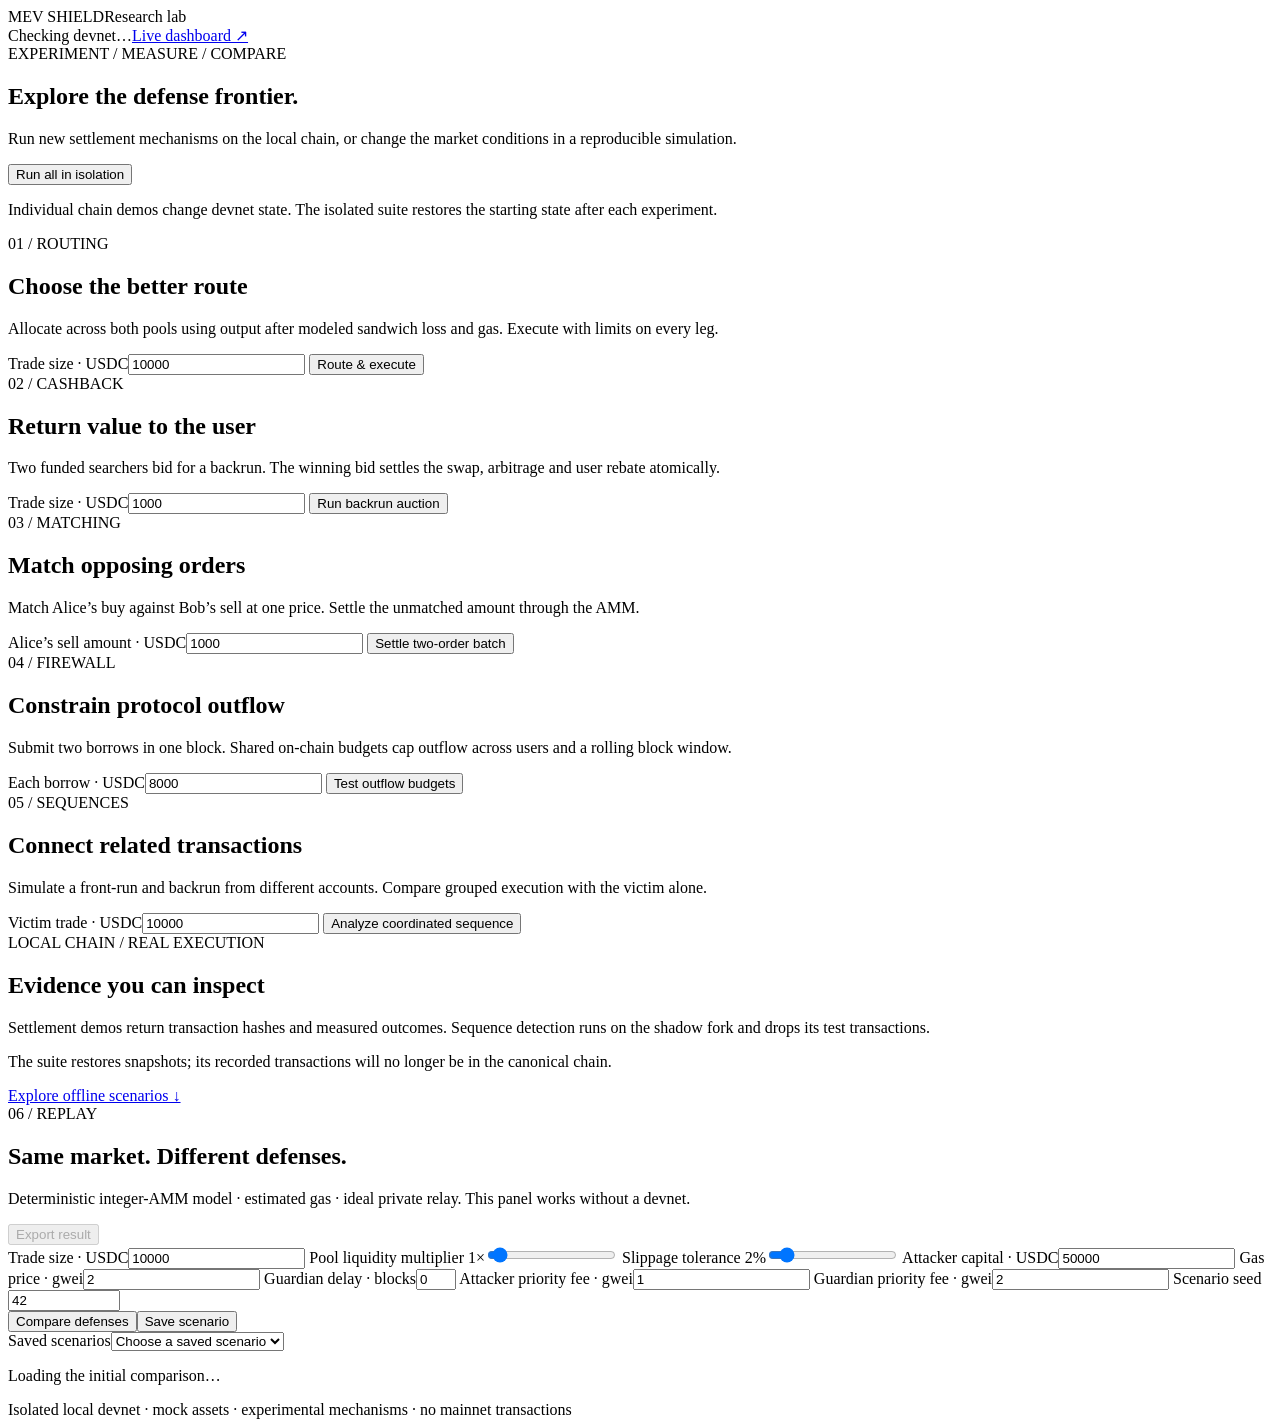
==== mevshield/web/static/lab.html @ 157d1733 "Add MEV routing, cashback, batching, firewall, sequence detection and replay lab" ====
<!doctype html>
<html lang="en">
<head>
  <meta charset="utf-8" />
  <meta name="viewport" content="width=device-width, initial-scale=1" />
  <title>Research Lab · MEV Shield</title>
  <link rel="stylesheet" href="/static/styles.css" />
  <link rel="stylesheet" href="/static/lab.css" />
  <script src="/static/lab.js" defer></script>
</head>
<body>
<header class="topbar">
  <div class="brand"><span class="mark">MEV SHIELD</span><span class="tagline">Research lab</span></div>
  <nav class="lab-nav"><span id="chain-state" class="muted">Checking devnet…</span><a href="/">Live dashboard ↗</a></nav>
</header>
<main class="lab-main">
  <section class="lab-intro">
    <div><span class="eyebrow">EXPERIMENT / MEASURE / COMPARE</span><h1>Explore the defense frontier.</h1>
    <p>Run new settlement mechanisms on the local chain, or change the market conditions in a reproducible simulation.</p></div>
    <button id="run-all" class="btn btn-accent">Run all in isolation</button>
  </section>
  <p id="notice" class="lab-notice" role="status" aria-live="polite">Individual chain demos change devnet state. The isolated suite restores the starting state after each experiment.</p>
  <section class="feature-grid" aria-label="On-chain experiments">
    <article class="feature-card" data-feature="routing">
      <span class="feature-num">01 / ROUTING</span><h2>Choose the better route</h2>
      <p>Allocate across both pools using output after modeled sandwich loss and gas. Execute with limits on every leg.</p>
      <label>Trade size · USDC<input type="number" value="10000" min="1" max="100000" step="any" /></label>
      <button class="btn feature-run">Route &amp; execute</button>
    </article>
    <article class="feature-card" data-feature="cashback">
      <span class="feature-num">02 / CASHBACK</span><h2>Return value to the user</h2>
      <p>Two funded searchers bid for a backrun. The winning bid settles the swap, arbitrage and user rebate atomically.</p>
      <label>Trade size · USDC<input type="number" value="1000" min="1" max="100000" step="any" /></label>
      <button class="btn feature-run">Run backrun auction</button>
    </article>
    <article class="feature-card" data-feature="batch">
      <span class="feature-num">03 / MATCHING</span><h2>Match opposing orders</h2>
      <p>Match Alice’s buy against Bob’s sell at one price. Settle the unmatched amount through the AMM.</p>
      <label>Alice’s sell amount · USDC<input type="number" value="1000" min="1" max="100000" step="any" /></label>
      <button class="btn feature-run">Settle two-order batch</button>
    </article>
    <article class="feature-card" data-feature="firewall">
      <span class="feature-num">04 / FIREWALL</span><h2>Constrain protocol outflow</h2>
      <p>Submit two borrows in one block. Shared on-chain budgets cap outflow across users and a rolling block window.</p>
      <label>Each borrow · USDC<input type="number" value="8000" min="1" max="100000" step="any" /></label>
      <button class="btn feature-run">Test outflow budgets</button>
    </article>
    <article class="feature-card" data-feature="coordinated">
      <span class="feature-num">05 / SEQUENCES</span><h2>Connect related transactions</h2>
      <p>Simulate a front-run and backrun from different accounts. Compare grouped execution with the victim alone.</p>
      <label>Victim trade · USDC<input type="number" value="10000" min="1" max="100000" step="any" /></label>
      <button class="btn feature-run">Analyze coordinated sequence</button>
    </article>
    <article class="feature-card feature-summary">
      <span class="feature-num">LOCAL CHAIN / REAL EXECUTION</span><h2>Evidence you can inspect</h2>
      <p>Settlement demos return transaction hashes and measured outcomes. Sequence detection runs on the shadow fork and drops its test transactions.</p>
      <p>The suite restores snapshots; its recorded transactions will no longer be in the canonical chain.</p>
      <a href="#replay-lab">Explore offline scenarios ↓</a>
    </article>
  </section>
  <section id="feature-results" class="lab-results hidden" aria-live="polite"></section>
  <section id="replay-lab" class="replay-panel">
    <div class="replay-head"><div><span class="feature-num">06 / REPLAY</span><h2>Same market. Different defenses.</h2>
      <p>Deterministic integer-AMM model · estimated gas · ideal private relay. This panel works without a devnet.</p></div>
      <button id="export-result" class="btn btn-ghost" disabled>Export result</button>
    </div>
    <div class="replay-layout">
      <form id="scenario-form" class="scenario-controls">
        <label>Trade size · USDC<input name="amount_usdc" type="number" min="1" max="100000" step="any" value="10000" required /></label>
        <label>Pool liquidity multiplier <output id="liquidity-out">1×</output><input name="liquidity_scale" type="range" min="0.05" max="20" step="0.05" value="1" /></label>
        <label>Slippage tolerance <output id="slippage-out">2%</output><input name="slippage_pct" type="range" min="0.01" max="20" step="0.01" value="2" /></label>
        <label>Attacker capital · USDC<input name="attacker_capital_usdc" type="number" min="0" max="5000000" step="any" value="50000" required /></label>
        <label>Gas price · gwei<input name="gas_gwei" type="number" min="0.01" max="200" step="any" value="2" required /></label>
        <label>Guardian delay · blocks<input name="guardian_delay_blocks" type="number" min="0" max="5" step="1" value="0" required /></label>
        <label>Attacker priority fee · gwei<input name="attacker_tip_gwei" type="number" min="0" max="200" step="any" value="1" required /></label>
        <label>Guardian priority fee · gwei<input name="guardian_tip_gwei" type="number" min="0" max="200" step="any" value="2" required /></label>
        <label>Scenario seed<input name="seed" type="number" min="0" max="4294967295" step="1" value="42" required /></label>
        <div class="lab-actions"><button class="btn btn-accent" type="submit">Compare defenses</button><button class="btn" type="button" id="save-replay">Save scenario</button></div>
        <label>Saved scenarios<select id="saved-replays"><option value="">Choose a saved scenario</option></select></label>
      </form>
      <div id="replay-results" aria-live="polite"><p class="muted">Loading the initial comparison…</p></div>
    </div>
  </section>
</main>
<footer class="foot">Isolated local devnet · mock assets · experimental mechanisms · no mainnet transactions</footer>
</body>
</html>
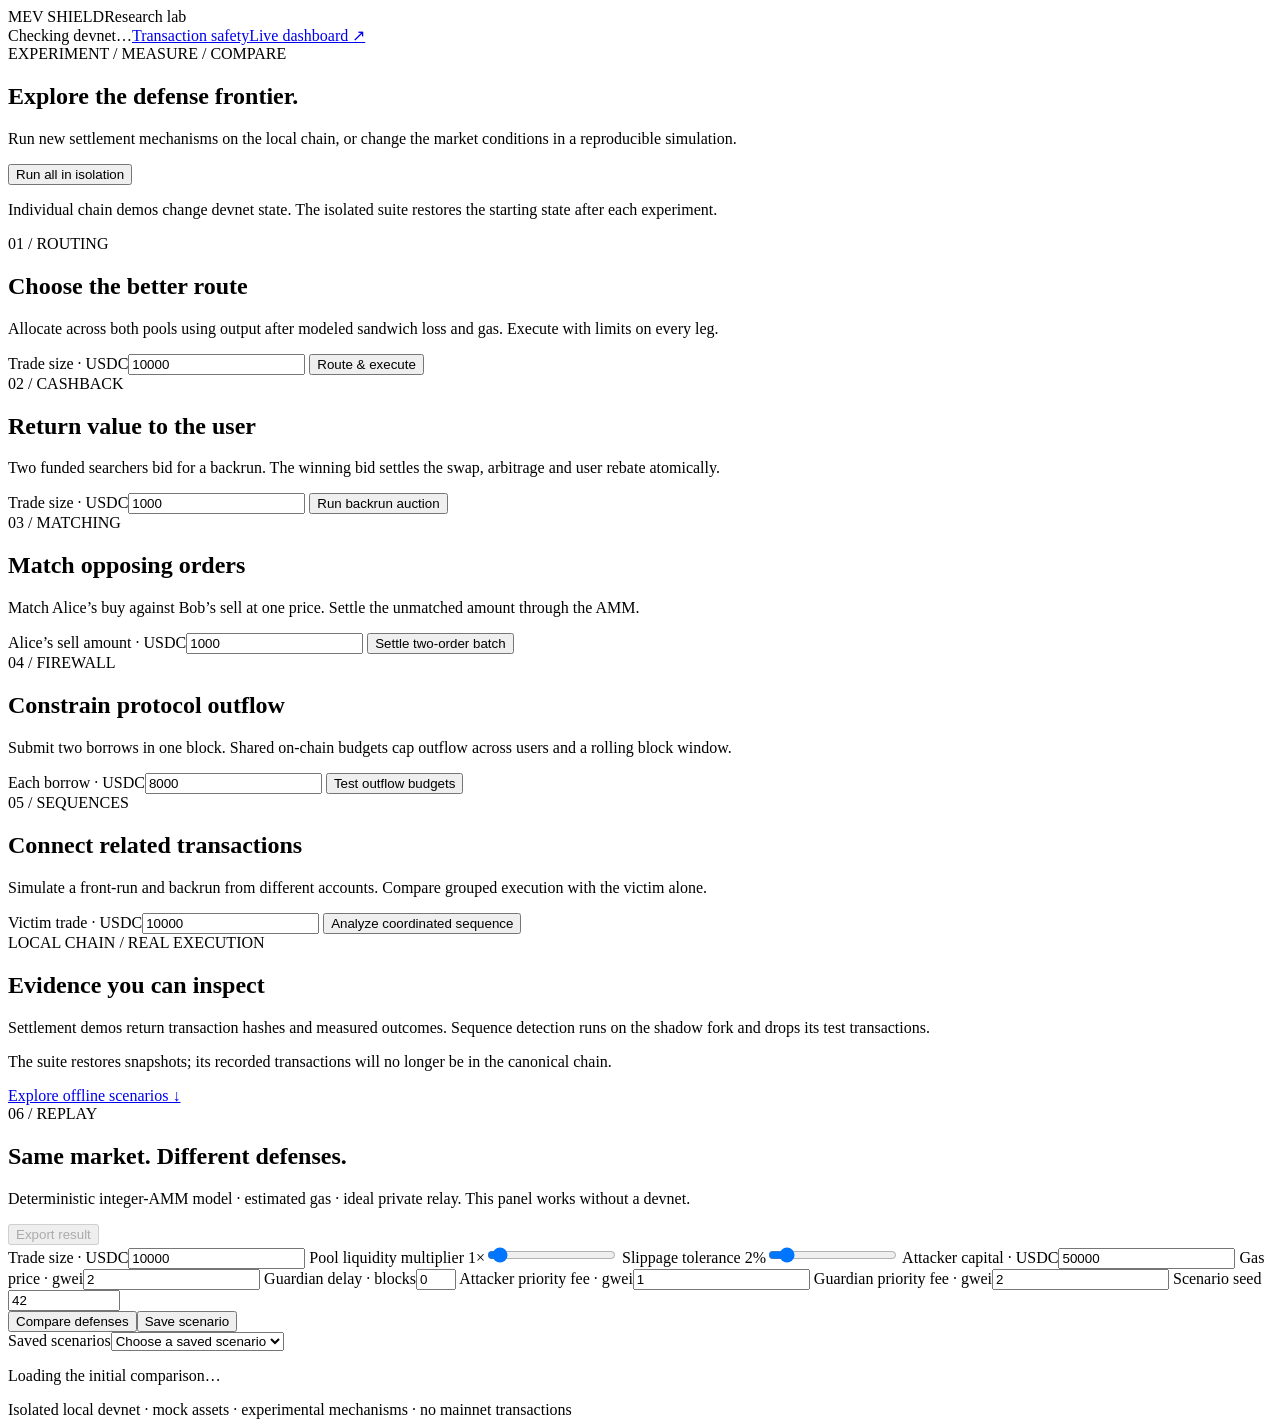
==== commit c8530cf4: "Add stateful verification, transaction reports and calibrated risk fallback" ====
--- a/mevshield/web/static/lab.html
+++ b/mevshield/web/static/lab.html
@@ -11,7 +11,7 @@
 <body>
 <header class="topbar">
   <div class="brand"><span class="mark">MEV SHIELD</span><span class="tagline">Research lab</span></div>
-  <nav class="lab-nav"><span id="chain-state" class="muted">Checking devnet…</span><a href="/">Live dashboard ↗</a></nav>
+  <nav class="lab-nav"><span id="chain-state" class="muted">Checking devnet…</span><a href="/safety">Transaction safety</a><a href="/">Live dashboard ↗</a></nav>
 </header>
 <main class="lab-main">
   <section class="lab-intro">
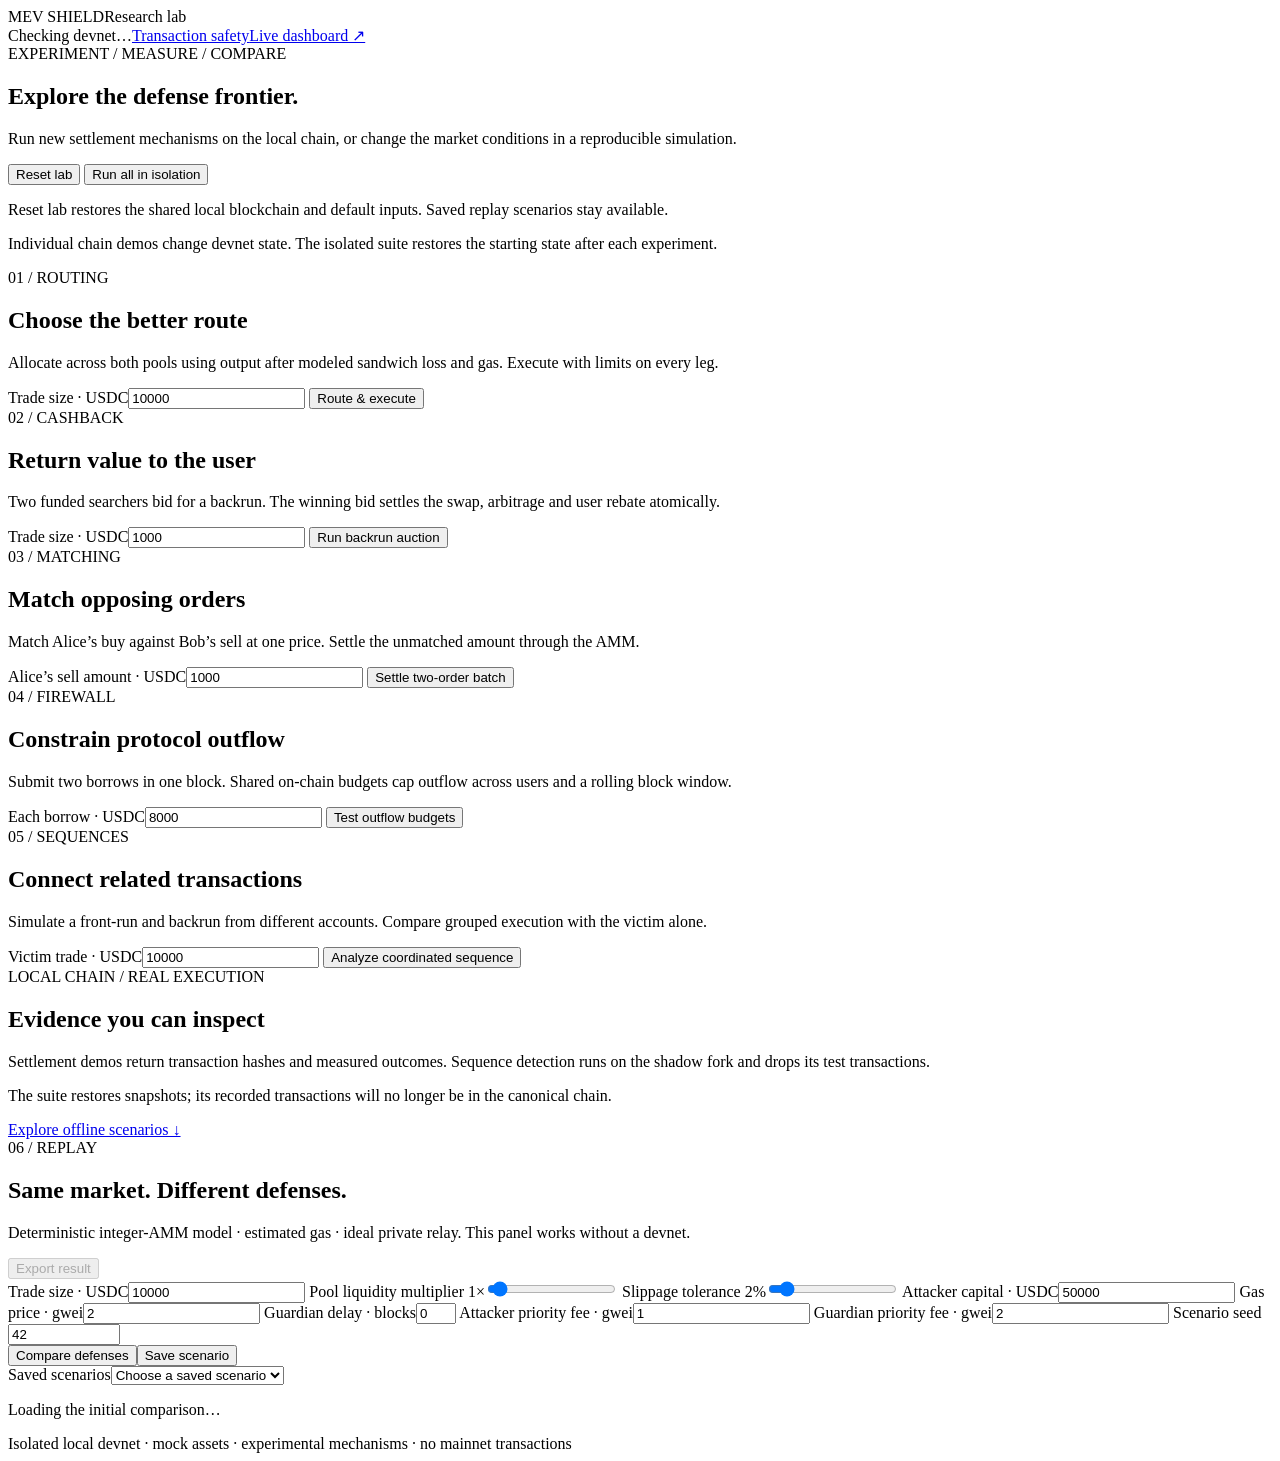
==== commit 78bc99b2: "Add reset control to research lab Restore the shared local blockchain through the existing reset end" ====
--- a/mevshield/web/static/lab.html
+++ b/mevshield/web/static/lab.html
@@ -17,8 +17,12 @@
   <section class="lab-intro">
     <div><span class="eyebrow">EXPERIMENT / MEASURE / COMPARE</span><h1>Explore the defense frontier.</h1>
     <p>Run new settlement mechanisms on the local chain, or change the market conditions in a reproducible simulation.</p></div>
-    <button id="run-all" class="btn btn-accent">Run all in isolation</button>
+    <div class="lab-actions">
+      <button id="reset-lab" class="btn" type="button">Reset lab</button>
+      <button id="run-all" class="btn btn-accent" type="button">Run all in isolation</button>
+    </div>
   </section>
+  <p class="lab-scope">Reset lab restores the shared local blockchain and default inputs. Saved replay scenarios stay available.</p>
   <p id="notice" class="lab-notice" role="status" aria-live="polite">Individual chain demos change devnet state. The isolated suite restores the starting state after each experiment.</p>
   <section class="feature-grid" aria-label="On-chain experiments">
     <article class="feature-card" data-feature="routing">
